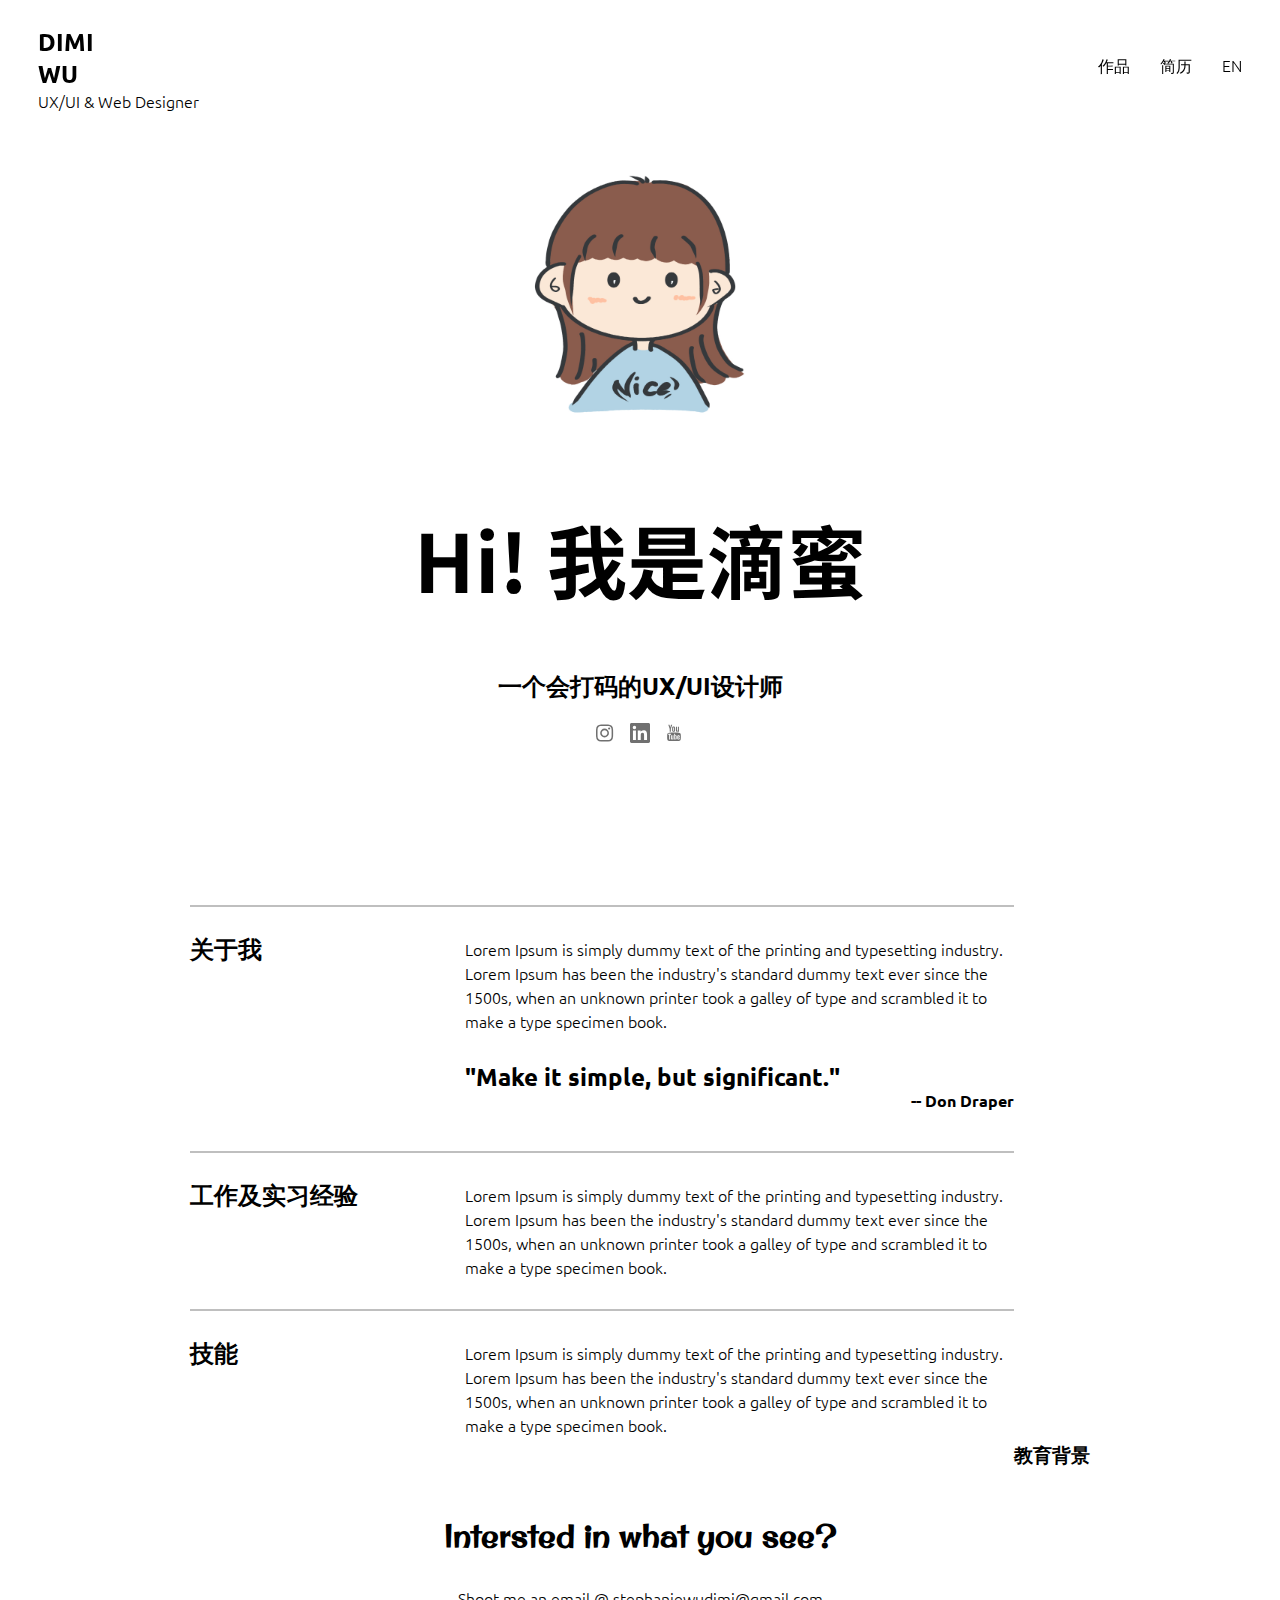
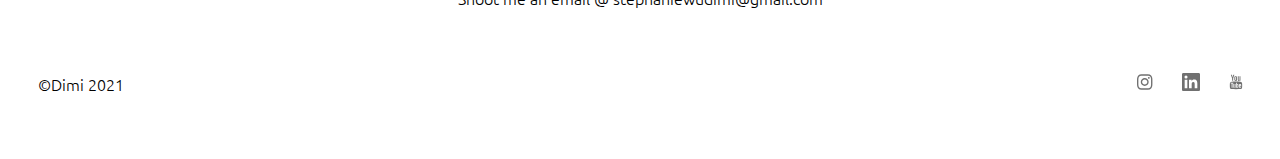
==== chineseversion/index.html @ 92696840 "1" ====
<!DOCTYPE html>
<html>
<head>
	<title>滴蜜的作品合集</title>
	<meta name="viewport" content="width=device-width; initial-scale=1.0;">
	<link rel="stylesheet" type="text/css" href="../css/style.css">
	<link rel="stylesheet" type="text/css" href="../css/landingpage.css">
	<link rel="stylesheet" type="text/css" href="../css/chineseversion.css">
	<link rel="stylesheet" type="text/css" href="../css/fonts.css">


	<!-- Google Font -->
	<link rel="preconnect" href="https://fonts.gstatic.com">
	<link rel="preconnect" href="https://fonts.gstatic.com">
	<link href="https://fonts.googleapis.com/css2?family=Original+Surfer&family=Ubuntu:wght@300;400;500;700&display=swap" rel="stylesheet">

	<!-- Google Fonts- Chinese -->
	<link rel="preconnect" href="https://fonts.gstatic.com">
<link href="https://fonts.googleapis.com/css2?family=Noto+Sans+SC:wght@100;300;400;500;700;900&family=ZCOOL+XiaoWei&display=swap" rel="stylesheet">

	<!-- Fav -->
	<link rel="icon"  type="image/png"  href="../images/dimi.jpg">

</head>
<body>
	<div class="nav">
		<div class="name logo">
			<a href="index.html">
				<h2>DIMI<br> WU</h2>
			</a>
		</div>
		<div  class="navigation">
			<div class="projects">
				<a href="projects.html">作品</a>
			</div>

			<div class="projects">
				<a href="../resume.pdf" download="resume">简历</a>
			</div>

			<div class="language">
				<a href="../index.html">EN</a>
			</div>
			
		</div>
			
	</div>

	<div class="container">


		<!-- Cover -->
		<div class="cover">
			<div class="position">
				UX/UI & Web Designer
			</div>

			<div class="photo">
				<img class="photoimage" src="../images/dimi.jpg">
			</div>
			<div class="hi">
				<h1  class="" style="margin-top: 0">
					Hi! 我是滴蜜
				</h1>
				<h2>一个会打码的UX/UI设计师</h2>
			</div>
			<div class="socialmediaicon1">
				<img class="icon" style="width: 20px;fill:red;" src="../images/instagram.svg">
				<img class="icon" style="width: 20px;"src="../images/linkedin.svg">
				<img class="icon" style="width: 20px;" src="../images/youtube.svg">
				
			</div>
			
		</div>

		
		<!-- Introduction -->
		
		<div class="intro">
			<!-- line -->
			<div class="line1">				
			</div>

			<div class="h1">
				<h2>关于我</h2>
			</div>
			<div class="content1">
				Lorem Ipsum is simply dummy text of the printing and typesetting industry. Lorem Ipsum has been the industry's standard dummy text ever since the 1500s, when an unknown printer took a galley of type and scrambled it to make a type specimen book.
				<div class="quote">
				<div class="quotecontent">
					"Make it simple, but significant." 
					
				</div>
				<div class="author">
					-- Don Draper
				</div>
				</div>	
			</div>



			<!-- line -->
			<div class="line2">	
			</div>
			<div class="h2">
				<h2>工作及实习经验</h2>
			</div>
			<div class="sub2">
				<h3>教育背景</h3>
			</div>
			<div class="content2">
				Lorem Ipsum is simply dummy text of the printing and typesetting industry. Lorem Ipsum has been the industry's standard dummy text ever since the 1500s, when an unknown printer took a galley of type and scrambled it to make a type specimen book.
			</div>	




			<!-- line -->
			<div class="line3">	
			</div>
			<div class="h3">
				<h2>技能</h2>	
			</div>
			<div class="content3">
				Lorem Ipsum is simply dummy text of the printing and typesetting industry. Lorem Ipsum has been the industry's standard dummy text ever since the 1500s, when an unknown printer took a galley of type and scrambled it to make a type specimen book.
			</div>	


		</div>


		<h3 class="interested">
			Intersted in what you see?
		</h3>
		<div class="email">
			Shoot me an email @ stephaniewudimi@gmail.com
		</div>
		
	</div>


	<div class="footer">
		<div class="copyright">
			&#169;Dimi 2021
		</div>

		<div class="socialmediaicon2">
				<img class="icon" src="../images/instagram.svg">
				<img class="icon" src="../images/linkedin.svg">
				<img class="icon" src="../images/youtube.svg">
				
		</div>
	</div>

</body>
</html>
---- css/style.css ----
html,body{
	margin:0;
	font-size: 16px;
	font-family: 'Ubuntu', sans-serif;
	font-weight:300;
	/*max-width: 1000px;*/
}



.nav{
	position: fixed;
	z-index: 999 ;
	top:0;
	left:0;
	width: 100%;
	background-color:white;
	text-decoration:none;
	padding-top: 2vw;
	height: 60px;



}
.name{
	float: left;
	padding-left: 3vw;
	padding-bottom: 0vw;
}
.name a{
	text-decoration:none;
	color: black;

}

.navigation{
	float: right;
	position: absolute;
	bottom: 8px;
	right: 3vw;
	/*padding-right:3vw;*/
	/*bottom: 0;*/
	
}

.navigation a{
    text-decoration: none;
    color: black;
}

.navigation a:hover{
	color: orange
}


.projects{
	display: inline; padding-left: 2vw;
}

.language{
	display: inline; padding-left: 2vw;
}

h1{
	font-size: 5rem;
	font-family: 'Original Surfer', cursive;

}

h2{
	margin-top: 0;
	font-family: 'Ubuntu', sans-serif;

}

h3{
	/*color: grey;*/
	margin-top: 6px;
	font-family: 'Ubuntu', sans-serif;
}











/*footer*/

.footer{
	margin-top: 5vw;
	display: inline-block;
	margin-bottom: 5vw;
}
.copyright{
	text-align: left;
	margin-left: 3vw;
	display: inline-block;
}

.socialmediaicon2{

	display: inline-block;
	position: absolute;
    right: 30px;    
	
}



.socialmediaicon2 .icon{
	width: 18px;
    height: 18px;
    padding-left: 1vw;
}







@media (max-width: 481px){
	body{
		line-height: 150%;
	}
	h1{
		font-size: 2.5rem;
	}

	h2{
		font-size: 1.3rem;
	}




}
---- css/landingpage.css ----
.container{
	margin-top:90px;
			/*display: grid;
			grid-template-columns: 1fr;
			grid-template-areas: 
			"cover"
			"intro";
*/
		}
/*element*/
.line1{
	grid-area: line1;
	border: 0.1px solid rgba(0,0,0,0.25);
	margin-top: 30px;
	margin-bottom: 30px;
}
.line2{
	grid-area: line2;
	border: 0.1px solid rgba(0,0,0,0.25);
	margin-top: 30px;
	margin-bottom: 30px;
}
.line3{
	grid-area: line3;
	border: 0.1px solid rgba(0,0,0,0.25);
	margin-top: 30px;
	margin-bottom: 30px;
}

.line-d{
	grid-area: line-d;
	border: 0.01px solid rgba(0,0,0,0.25);
	margin-top: 20px;
	margin-bottom: 0px;
}


/*Cover*/
.cover{
	/*height: 100vh;*/
	
	grid-area: cover;
	/*grid-template-columns: 1fr 1fr 1fr 1fr;
			grid-template-areas: 
			"logo . . ."
			"photoimage photoimage photoimage photoimage"
			". hi hi ."
			". socialmedia socialmedia .";*/


		}
.logo{
	grid-area: logo;
	

}
.name{
	grid-area: name;
}
.position{
	grid-area: position;
	margin-top: 3vw;
	margin-left: 3vw;
}
.photo{
	
	grid-area:photo;
	text-align: center;
	
}
.photoimage{
	width:30vw;
	min-width:300px; 
	margin-top:0vw;
	grid-area:photoimage;
	text-align: center;
	border: 3px red;
	border-radius: 90%; 
}
.hi{
	grid-area:hi;
	text-align: center;
}

.animationtyping{
	display: flex;
    align-items: center;
    justify-content: center;
}

.typing{

	width: 20.5ch;
 	animation: typing 2s steps(24), blink .5s step-end infinite alternate;
	white-space: nowrap;
 	overflow: hidden;
  	border-right: 3px solid;
 	/*font-family: monospace;*/
 	font-size: 2em;
}

@keyframes typing {
  from {
    width: 0
  }
}
    
@keyframes blink {
  50% {
    border-color: transparent
  }
}







.socialmediaicon1{
	grid-area:socialmediaicon;
	text-align: center;
	margin-bottom: 10vw;
}
.socialmediaicon1 svg:hover{
	fill: orange;
}
.icon{
	margin-left: 5px;
	margin-right: 5px;
	width: 20px;
	height: 20px;
}

a {
    text-decoration: none;
}









/*Introduction*/
.intro{
	margin: 0 auto;
	padding-left: 20px;
	padding-right: 20px;
	max-width: 900px;
	line-height: 150%;
	display: grid;
	grid-area:intro;
	grid-template-columns: repeat(3, 1fr);
	grid-template-areas: 
	 	"line1   line1   line1"
        "h1    content1    content1"
        "line2   line2   line2"
        "h2   content2   content2"
        "line3   line3   line3"
        "h3    content3    content3";
}

.h1{
	grid-area:h1;
	align-self:left;
	width: 30%
	float:left;
}
.content1{
	grid-area:content1;
	align-self:left;
	width: 70%
	float:left;
}


.quote{
	margin-top:2rem;
	margin-bottom: 2rem;
	font-weight: 700;
}

.quotecontent{
	font-weight: 700;
	font-size: 1.5rem;
}

.author{
	float:right;
	font-weight: 700;

}







.h2{
	grid-area:h2;
	align-self:left;
}
.sub2{
	grid-area:sub2;
	align-self:left;
}
.content2{
	grid-area:content2;
	align-self:left;
}



/*Education Experiences*/

.education1{
	display: grid;
			grid-template-columns: 2fr;
			grid-template-areas: 
			"school date"
			"degree degree"
			"gpa gpa";
}

.school{
	font-weight: bold;
	grid-area:school;

}

.degree{
	grid-area:degree;

}

.gpa{
	grid-area:gpa;
	font-weight: 400;

}

.date{
	grid-area:date;

}

.education2{
	padding-top: 20px;
	display: grid;
			grid-template-columns: 2fr;
			grid-template-areas: 
			"school date"
			"degree degree"
			"gpa gpa"
			"awards awards";
}

.awards{
	grid-area:awards;
	font-style: italic;
}


.education3{
	padding-top: 20px;
	display: grid;
			grid-template-columns: 2fr;
			grid-template-areas: 
			"school date"
			"degree degree"
			"awards awards";
}


.freelancer{
	/*padding-top: 20px;*/
	display: grid;
	grid-template-columns: 2fr;
	grid-template-areas: 
			"program date-d"
			"location location"
			"position-d position-d"
			"detail-list detail-list";
}

.program{
	font-weight: bold;
	grid-area:program;

}

.position-d{
	grid-area:position-d;
	text-decoration: underline;

}
.date-d{
	grid-area:date-d;

}

.location{
	grid-area:location;
	font-style: italic;
	font-weight: 500;

}

.detail-list{
	grid-area: detail-list;
}



.detail-list ul{
	margin-top: 0px;
    margin-bottom: 0px;
	list-style-type: square;
	padding-left: 20px;

}


.intern{
	/*padding-top: 20px;*/
	display: grid;
	grid-template-columns: 2fr;
	grid-template-areas: 
			"program date-d"
			"location location"
			"position-d position-d"
			"detail-list detail-list";
}


.computerskills{
	display: grid;
	grid-template-columns: 180px 180px 180px;
	grid-template-areas: 
			"figma sketch xd"
			"ai ps indesign"
			"ae principle .";
}

ul{
	list-style-type: square;
}

.figma{
	grid-area: figma;
}

.sketchj{
	grid-area: sketch;
}
.xd{
	grid-area: xd;
}
.ai{
	grid-area: ai;
}
.ps{
	grid-area: ps;
}
.indesign{
	grid-area: indesign;
}
.ae{
	grid-area: ae;
}
.principle{
	grid-area: principle;
}



.h3{
	grid-area:h3;
	align-self:left;
}
.content3{
	grid-area:content3;
	align-self:left;
}


.interested{
	text-align: center;
	margin-top: 30px;
	font-size: 2rem;
	color: black; 
	font-family: 'Original Surfer', cursive;

}
.email{
	text-align: center;
}





@media (max-width: 481px){

h1{

	}

.intro{

	margin:0 auto;
	padding-left: 20px;
	padding-right: 20px;
	max-width: 900px;
	display: grid;
	grid-template-columns:1fr;
	grid-template-areas: 
	 	"line1"
        "h1"
        "content1"
        "line2"
        "h2"
        "sub2"
        "content2"
        "line3"
        "h3"
        "content3";
}








}
---- css/chineseversion.css ----
html{
	/*font-family:'fengguangmingrui';*/
	font-family: 'Noto Sans SC', sans-serif;
	/*font-family: 'ZCOOL XiaoWei', serif;*/
}

h1{
	/*font-family:'fengguangmingrui';*/
	font-family: 'Noto Sans SC', sans-serif;
	/*font-family: 'ZCOOL XiaoWei', serif;*/
	font-weight: 700;
}
---- css/fonts.css ----
@font-face {
  font-family:'fengguangmingrui';
  src: url('../fonts/fengguangmingrui/webfont.woff'); 
  src: url('../fonts/fengguangmingrui.ttf'); 
  }
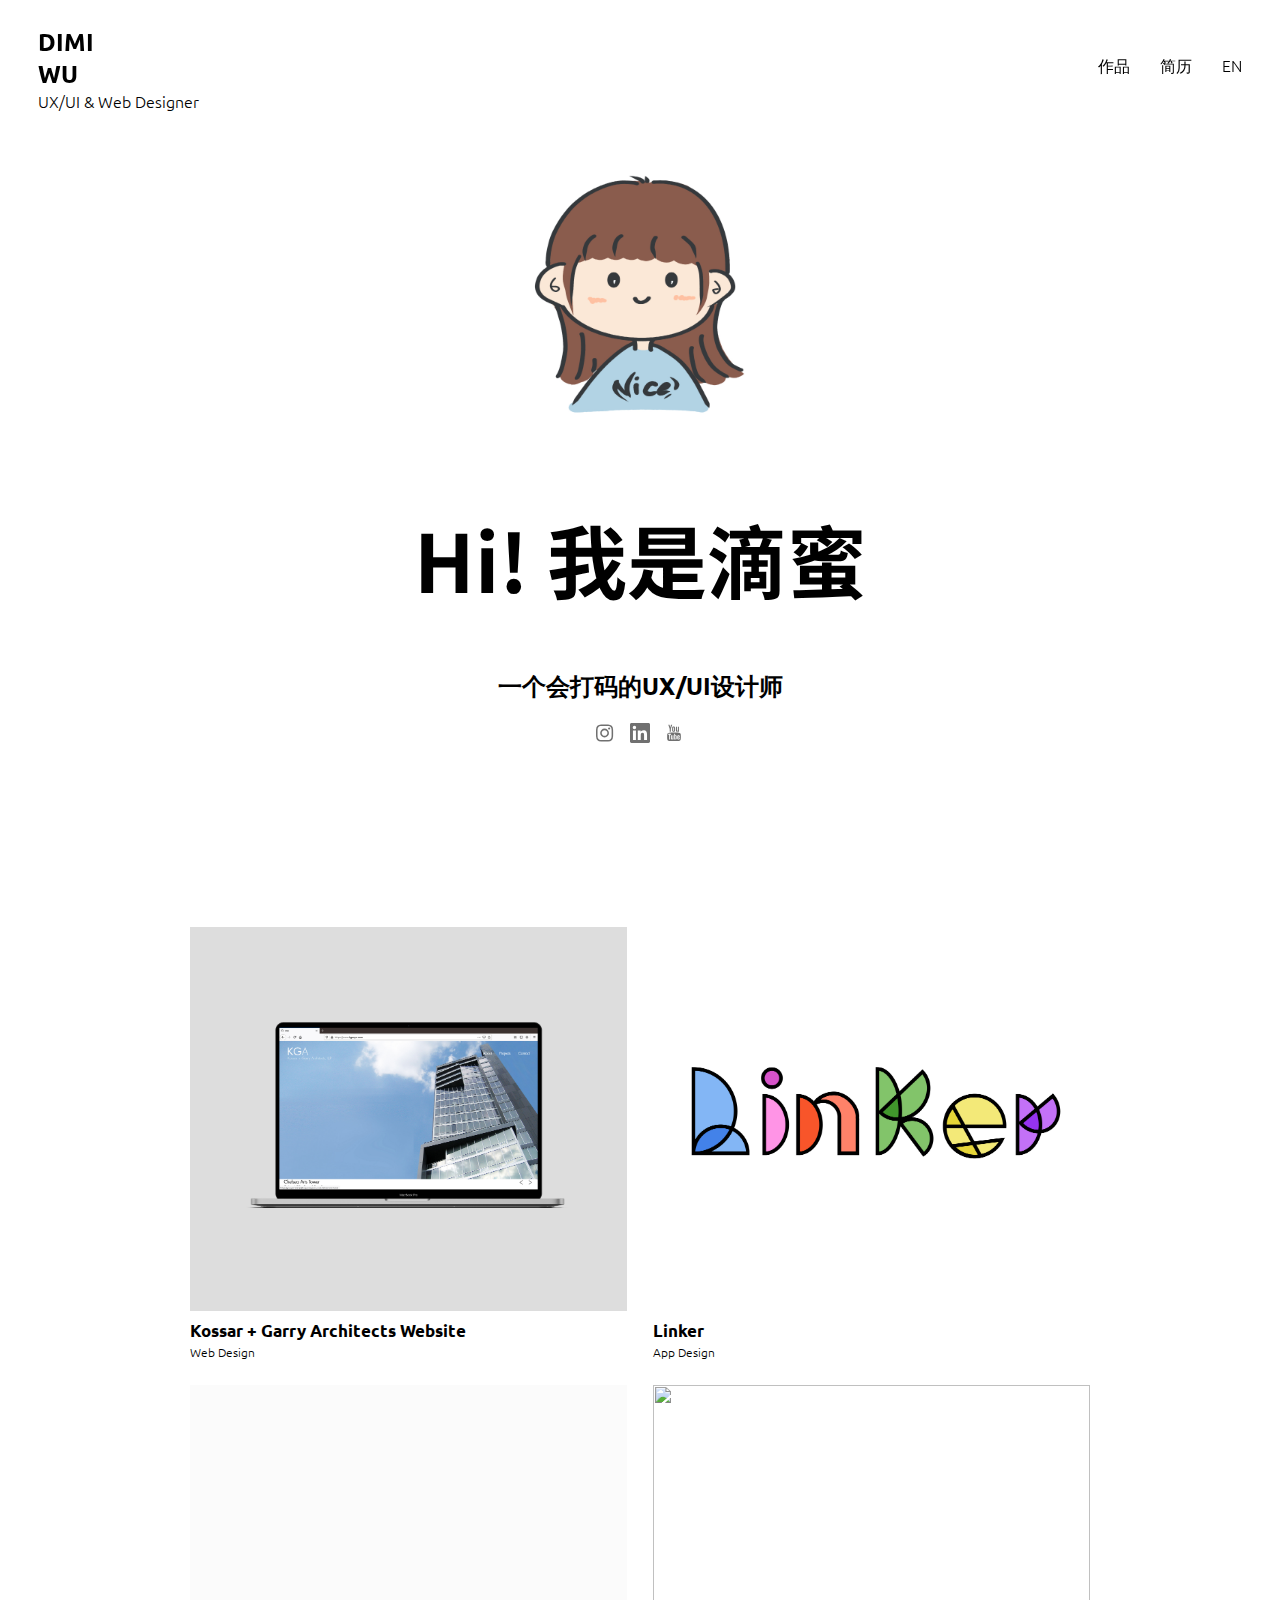
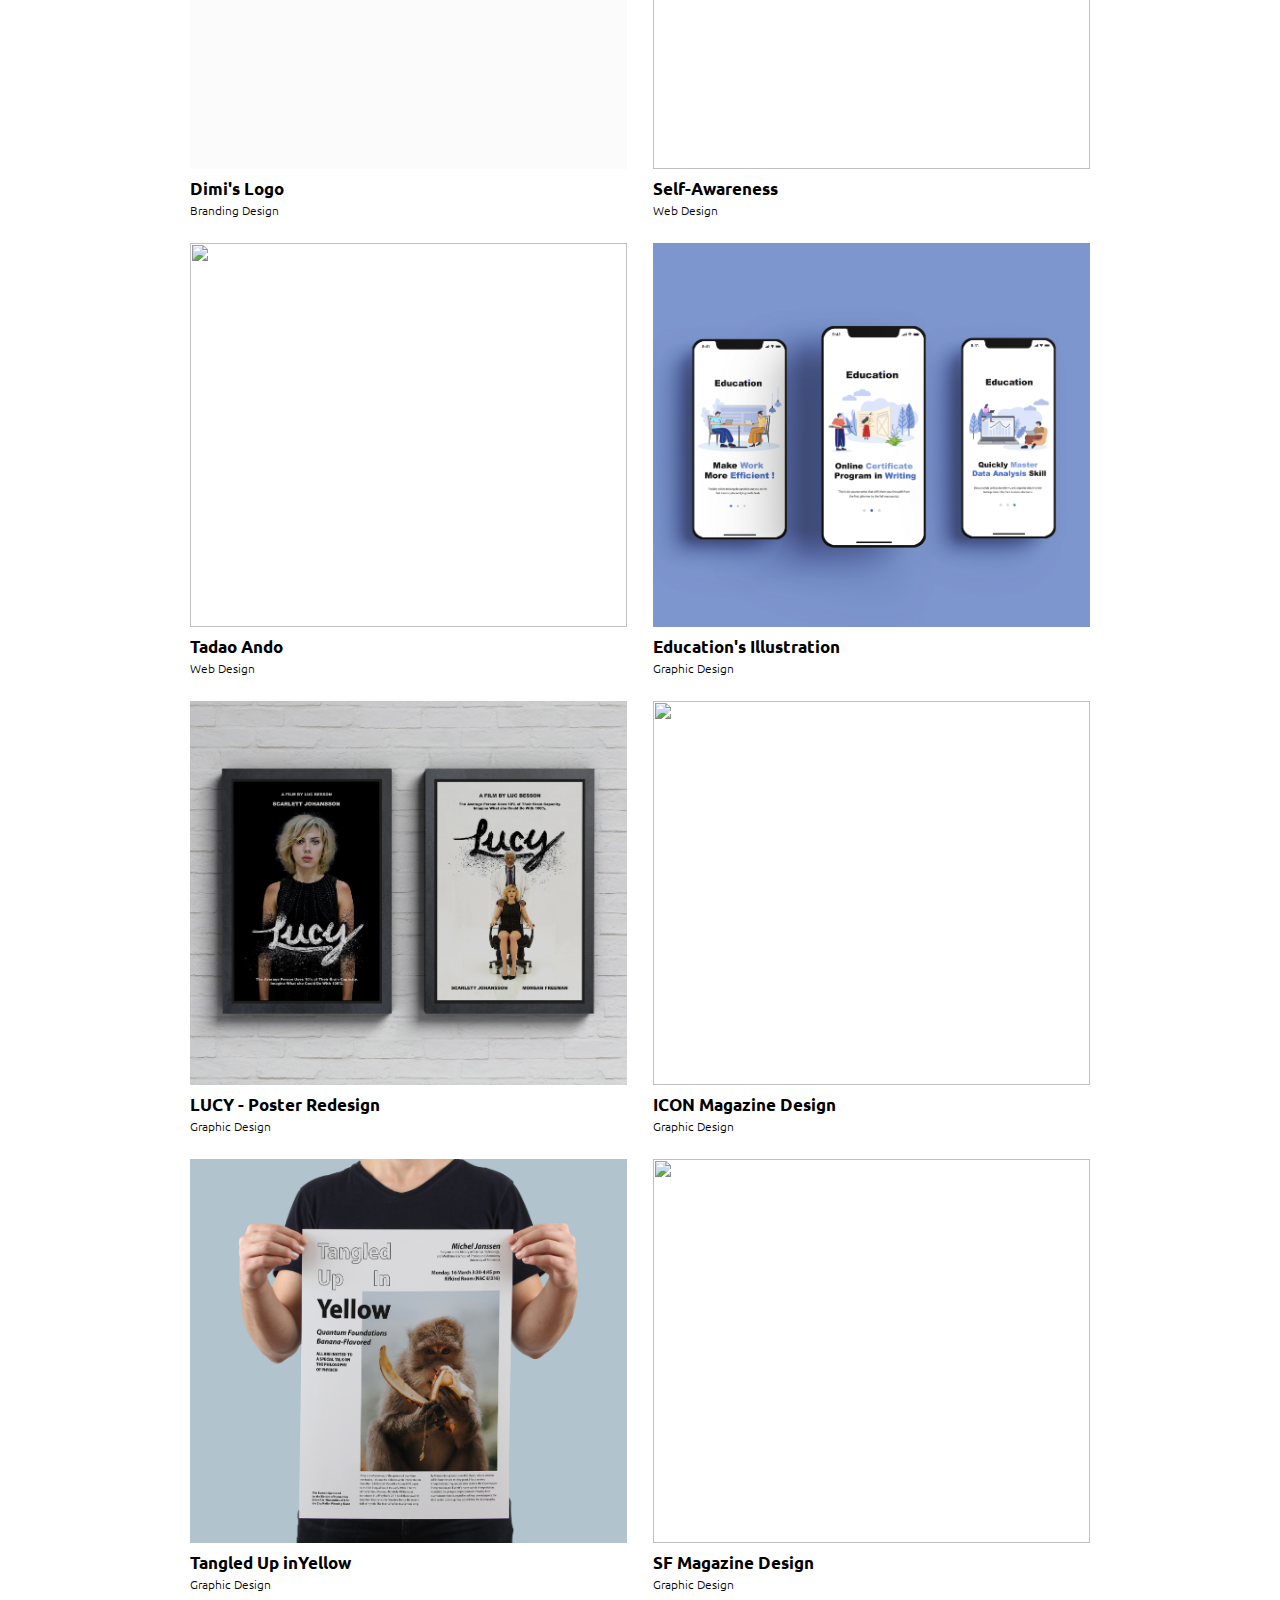
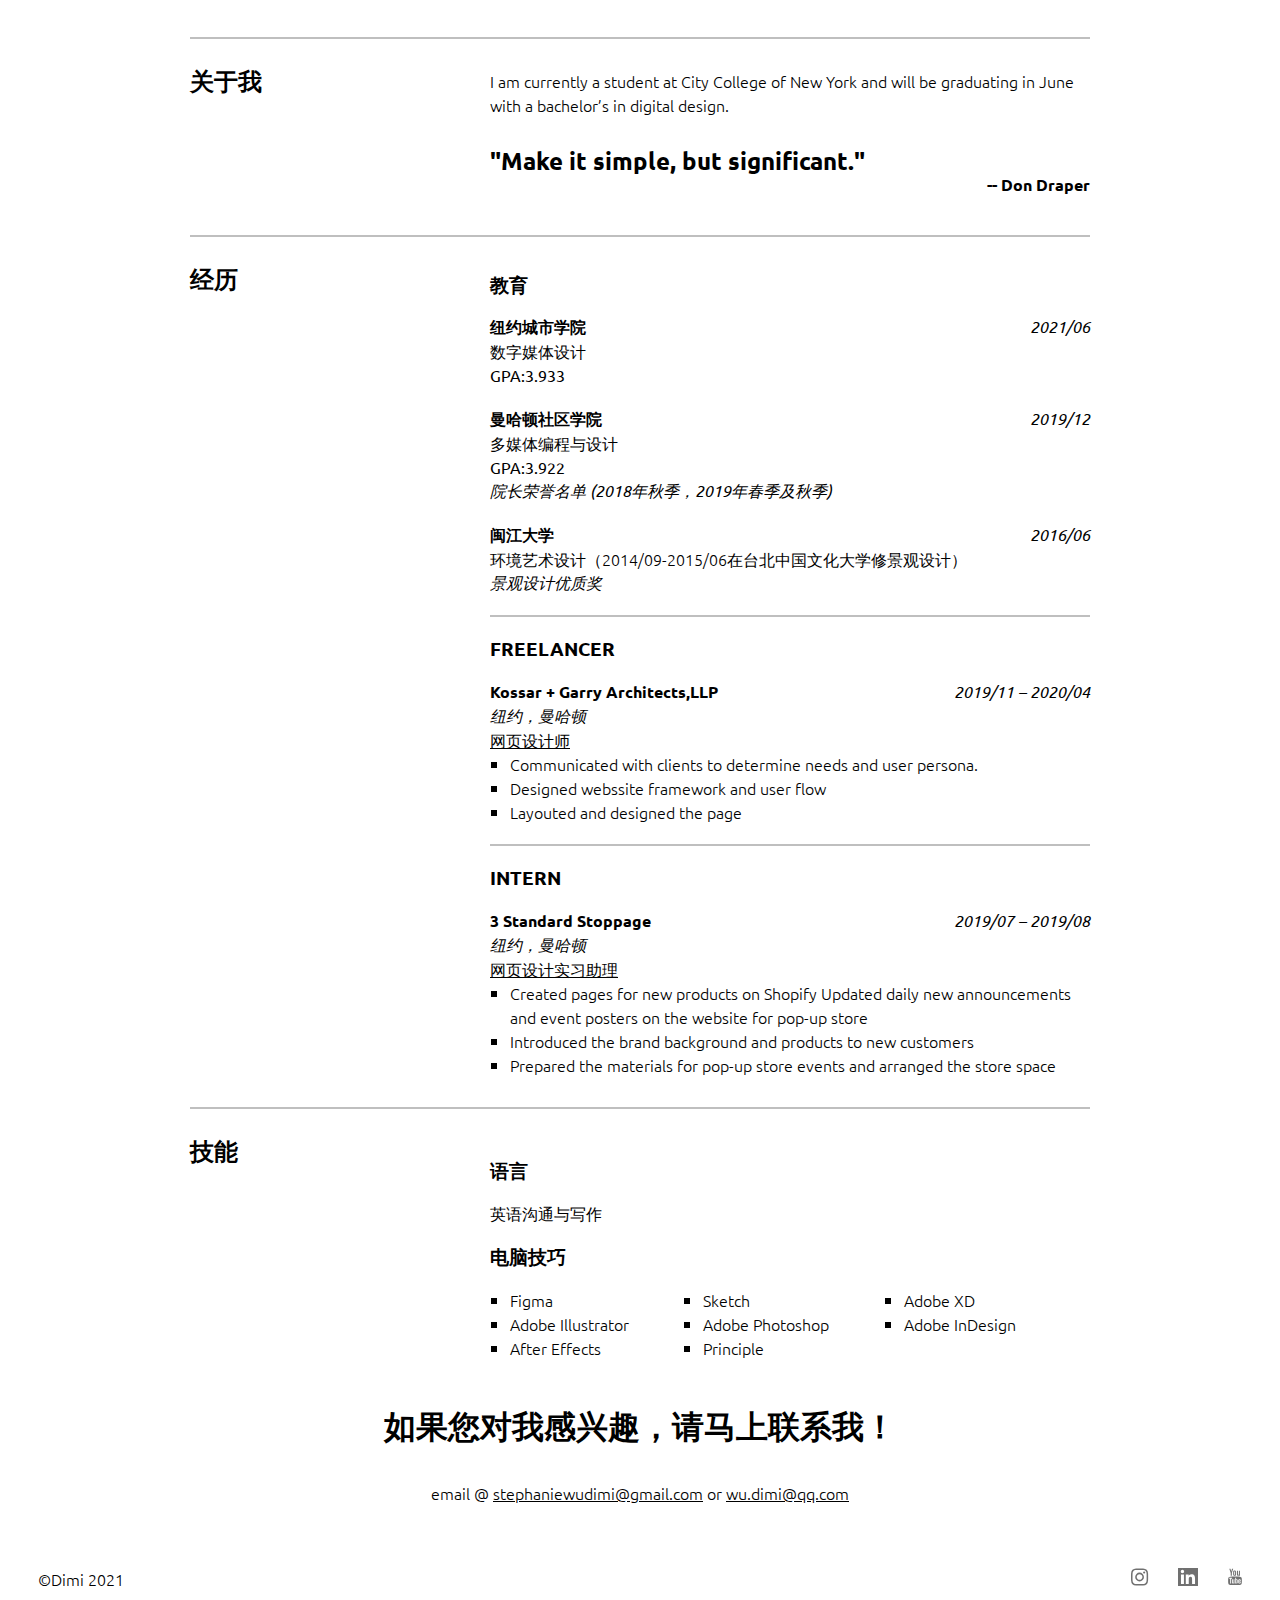
==== commit b72bcad6: "present" ====
--- a/chineseversion/index.html
+++ b/chineseversion/index.html
@@ -1,12 +1,15 @@
 <!DOCTYPE html>
 <html>
 <head>
-	<title>滴蜜的作品合集</title>
+	<title>滴蜜的作品集</title>
 	<meta name="viewport" content="width=device-width; initial-scale=1.0;">
+
 	<link rel="stylesheet" type="text/css" href="../css/style.css">
 	<link rel="stylesheet" type="text/css" href="../css/landingpage.css">
 	<link rel="stylesheet" type="text/css" href="../css/chineseversion.css">
 	<link rel="stylesheet" type="text/css" href="../css/fonts.css">
+	<link rel="stylesheet" type="text/css" href="../css/projects.css">
+	<link rel="stylesheet" type="text/css" href="../css/button.css">
 
 
 	<!-- Google Font -->
@@ -74,6 +77,132 @@
 		</div>
 
 		
+		
+		<!-- Projects -->
+
+
+
+		<div class="projects-list" id="project-list">
+
+			<!-- <div class="project" id="project1">
+			<img src="images/ando.jpg">
+			<h4>YoJiang</h4>
+			<p>App Design</p>
+			
+			</div> -->
+
+			<div class="project" id="project1">
+				<a href="kgawebdesign.html">
+				<img src="../images/kganyc/cover.jpg">
+				<h4>Kossar + Garry Architects Website</h4>
+				</a>
+				<p>Web Design</p>
+
+			</div>
+
+			<div class="project" id="project2">
+				<a href="linker.html">
+				<img src="../images/linker/logo.jpg">
+				<h4>Linker</h4>
+				</a>
+				<p>App Design</p>
+				
+			</div>
+
+			<!-- <div class="project" id="project4">
+				<img src="images/ando.jpg">
+				<h4>The Dream Review</h4>
+				<p>Web Design</p>
+							
+			</div> -->
+
+
+
+			<!-- Delete Later -->
+			<div class="project" id="project3">
+				<a href="bee.html">
+				<img src="../images/beeanimation/logo.gif">
+				<h4>Dimi's Logo</h4>
+				</a>
+				<p>Branding Design</p>
+				
+			</div>
+
+
+			<div class="project" id="project4">
+				<a href="self.html">
+				<img src="../images/self/self.gif">
+				<h4>Self-Awareness</h4>
+				</a>
+				<p>Web Design</p>
+				
+			</div>
+
+
+
+
+
+
+
+
+
+
+			<div class="project" id="project5">
+				<a href="tadaoando.html">
+				<img src="../images/tadaoando/tadaoando.gif">
+				<h4>Tadao Ando</h4>
+				</a>
+				<p>Web Design</p>
+				
+			</div>
+
+			<div class="project" id="project6">
+				<a href="education.html">
+				<img src="../images/education/education1.jpg">
+				<h4>Education's Illustration</h4>
+				</a>
+				<p>Graphic Design</p>
+				
+			</div>
+
+			<div class="project" id="project7">
+				<img src="../images/graphic/lucy4.jpg">
+				<h4>LUCY - Poster Redesign</h4>
+				<p>Graphic Design</p>
+				
+			</div>
+
+			<div class="project" id="project8">
+				<img src="../images/graphic/icon.jpg">
+				<h4>ICON Magazine Design</h4>
+				<p>Graphic Design</p>
+				
+			</div>
+
+			<div class="project" id="project9">
+				<img src="../images/graphic/tangled2.jpg">
+				<h4>Tangled Up inYellow</h4>
+				<p>Graphic Design</p>
+				
+			</div>
+
+			<div class="project" id="project10">
+				<img src="../images/graphic/sf.jpg">
+				<h4>SF Magazine Design</h4>
+				<p>Graphic Design</p>
+				
+			</div>
+			
+		</div>
+
+
+
+
+
+
+
+
+		
 		<!-- Introduction -->
 		
 		<div class="intro">
@@ -85,7 +214,7 @@
 				<h2>关于我</h2>
 			</div>
 			<div class="content1">
-				Lorem Ipsum is simply dummy text of the printing and typesetting industry. Lorem Ipsum has been the industry's standard dummy text ever since the 1500s, when an unknown printer took a galley of type and scrambled it to make a type specimen book.
+				I am currently a student at City College of New York and will be graduating in June with a bachelor’s in digital design.
 				<div class="quote">
 				<div class="quotecontent">
 					"Make it simple, but significant." 
@@ -99,18 +228,156 @@
 
 
 
+
 			<!-- line -->
 			<div class="line2">	
 			</div>
 			<div class="h2">
-				<h2>工作及实习经验</h2>
-			</div>
-			<div class="sub2">
-				<h3>教育背景</h3>
+				<h2>经历</h2>
 			</div>
 			<div class="content2">
-				Lorem Ipsum is simply dummy text of the printing and typesetting industry. Lorem Ipsum has been the industry's standard dummy text ever since the 1500s, when an unknown printer took a galley of type and scrambled it to make a type specimen book.
-			</div>	
+				<div class="sub2">
+					<h3>教育</h3>
+					<div class="education1">
+						<div class="school">
+							纽约城市学院
+								
+						</div>
+						<div class="date">
+							2021/06
+						</div>
+						<div class="degree">
+							数字媒体设计	
+						</div>
+						<div class="gpa">
+							GPA:3.933
+						</div>
+						
+					</div>
+
+
+
+					<div class="education2">
+						<div class="school">
+						曼哈顿社区学院
+						</div>
+						<div class="date">
+							2019/12
+						</div>
+						<div class="degree">
+							多媒体编程与设计	
+						</div>
+						<div class="gpa">
+							GPA:3.922
+						</div>
+						<div class="awards">
+							院长荣誉名单 (2018年秋季，2019年春季及秋季)
+							
+						</div>
+						
+					</div>
+
+
+
+					<div class="education3">
+						<div class="school">
+						闽江大学
+						</div>
+						<div class="date">
+						2016/06
+						</div>
+						<div class="degree">
+							环境艺术设计（2014/09-2015/06在台北中国文化大学修景观设计）
+						</div>
+						<div class="awards">
+							景观设计优质奖	
+						</div>
+						
+					</div>
+						
+					</div>
+
+
+					<div class="line-d">	
+					</div>
+
+					<h3 style="margin-top: 20px;">FREELANCER</h3>
+
+					<div class="freelancer">
+						<div class="program">
+						Kossar + Garry Architects,LLP
+						</div>
+						<div class="date-d">
+						2019/11 – 2020/04
+						</div>
+						<div class="position-d">
+						网页设计师
+						</div>
+						<div class="location">
+						纽约，曼哈顿
+						</div>
+						<div class="detail-list">
+							<ul>
+								<li>
+									Communicated with clients to determine needs and user persona.
+									
+								</li>
+								<li>
+									Designed webssite framework and user flow
+									
+								</li>
+								<li>
+									
+									Layouted and designed the page
+									
+								</li>
+							</ul>					
+						</div>	
+					</div>
+
+
+					
+					<div class="line-d">	
+					</div>	
+
+					<h3 style="margin-top: 20px;">INTERN</h3>
+
+
+					<div class="intern">
+						<div class="program">
+						3 Standard Stoppage
+						</div>
+						<div class="date-d">
+						2019/07 – 2019/08
+						</div>
+						<div class="position-d">
+						网页设计实习助理
+						</div>
+						<div class="location">
+						纽约，曼哈顿
+						</div>
+						<div class="detail-list">
+							<ul>
+								<li>
+									Created pages for new products on Shopify Updated daily new announcements and event posters on the website for pop-up store
+								</li>
+								<li>
+									Introduced the brand background and products to new customers
+									
+								</li>
+								<li>
+									
+									Prepared the materials for pop-up store events and arranged the store space
+									
+								</li>
+							</ul>					
+						</div>	
+					</div>
+
+			
+				
+			</div>
+
 
 
 
@@ -122,21 +389,63 @@
 				<h2>技能</h2>	
 			</div>
 			<div class="content3">
-				Lorem Ipsum is simply dummy text of the printing and typesetting industry. Lorem Ipsum has been the industry's standard dummy text ever since the 1500s, when an unknown printer took a galley of type and scrambled it to make a type specimen book.
+				<h3 style="margin-top: 20px;">
+					语言
+				</h3>
+				<div>
+					英语沟通与写作
+				</div>
+				<h3 style="margin-top: 20px;">
+					电脑技巧
+				</h3>
+				<div>
+					<ul class="computerskills" style="padding-left: 20px">
+						<li class="figma">Figma</li>
+						<li class="sketch">Sketch</li>
+						<li class="xd">Adobe XD</li>
+						<li class="ai">Adobe Illustrator</li>
+						<li class="ps">Adobe Photoshop</li>
+						<li class="indesign">Adobe InDesign</li>
+						<li class="ae">After Effects</li>
+						<li class="principle">Principle</li>
+					</ul>
+				</div>
 			</div>	
 
 
-		</div>
-
-
+	</div>
+
+
+
+
+	<div>
 		<h3 class="interested">
-			Intersted in what you see?
+			如果您对我感兴趣，请马上联系我！
 		</h3>
 		<div class="email">
-			Shoot me an email @ stephaniewudimi@gmail.com
+			email @ <span style="text-decoration: underline;color: black"><a style="color: black;" href = "mailto: stephaniewudimi@gmail.com">stephaniewudimi@gmail.com</a></span> or <span style="text-decoration: underline;color: black"><a style="color: black;" href = "mailto: wu.dimi@qq.com">wu.dimi@qq.com</a></span>
 		</div>
 		
 	</div>
+
+
+
+
+
+<!-- Back to Top Button -->
+
+<button onclick="topFunction()" id="myBtn" title="Go to top">
+	<svg t="1620575710910" class="icon" viewBox="0 0 1024 1024" version="1.1" xmlns="http://www.w3.org/2000/svg" p-id="2237" width="200" height="200"><path d="M511.58528 470.08768v0.04608zM909.69088 609.0752c0-105.49248-41.16992-204.57472-113.34144-278.59456-8.61184-8.81152-24.4224-14.14656-33.2288-5.53984-8.81664 8.6016-7.42912 21.61152 1.17248 30.42304 64.11264 65.75616 104.82176 149.05856 104.82176 251.78112s-40.16128 185.93792-104.82176 251.78112c-8.64768 8.81152-9.40032 22.53312-0.62464 31.1808 8.76544 8.64256 23.03488 7.3472 31.68256-1.41824 72.8064-74.11712 114.29888-173.60896 114.29888-279.60832h0.04096zM230.26176 324.85376C155.68896 399.21664 111.58528 501.6064 111.58528 609.03424c0 109.23008 44.14976 211.49696 120.89856 286.15168a22.28736 22.28736 0 0 0 31.55968-0.46592 22.28736 22.28736 0 0 0-0.4608-31.55456c-68.18816-66.304-107.38688-157.07136-107.38688-254.1312 0-95.46752 37.93408-187.6224 104.15104-253.71648 8.73472-8.68352 8.68864-21.77536 0-30.50496-13.3376-13.3888-30.12608 0-30.12608 0l0.04096 0.04096zM512.42496 242.89792c-36.0192 0-65.2544 29.2352-65.2544 65.2544s29.2352 65.2544 65.2544 65.2544 65.2544-29.2352 65.2544-65.2544-29.2352-65.2544-65.2544-65.2544z m0 99.79392c-19.04128 0-34.5344-15.49312-34.5344-34.5344s15.49312-34.5344 34.5344-34.5344c19.0464 0 34.5344 15.49312 34.5344 34.5344s-15.488 34.5344-34.5344 34.5344zM497.68448 743.74144h26.86976c4.56704-43.93984 7.84384-88.08448 9.35936-118.30272 6.83008-135.46496-19.3792-138.96704-23.01952-138.76736-3.67104-0.2048-29.88544 3.1488-22.8096 138.69056 1.58208 30.22848 4.94592 74.40896 9.6 118.37952zM478.72 892.96896a17.06496 17.06496 0 1 1-34.12992 0v-119.41888a17.06496 17.06496 0 1 1 34.12992 0v119.41888zM528.02048 956.58496a17.06496 17.06496 0 1 1-34.12992 0v-183.03488a17.06496 17.06496 0 0 1 34.12992 0v183.03488zM581.94432 849.07008a17.06496 17.06496 0 1 1-34.12992 0v-75.52a17.06496 17.06496 0 1 1 34.12992 0v75.52zM511.54432 439.46496v0.26624-0.26624z" p-id="2238" fill="#515151"></path><path d="M670.848 417.10592c2.49344-3.15904 50.11456-198.07744-158.55104-392.20736v0.08192C303.78496 218.88 353.80224 414.65856 353.80224 414.65856c-163.9936 158.40768-45.952 329.04192-45.952 329.04192 28.83072-104.6272 95.46752-136.55552 95.46752-136.55552 12.42112 48.08704 60.09344 136.50432 60.09344 136.50432l30.12608 0.0512c-11.12064-45.99808-17.96096-159.88736-17.96096-159.88736-6.29248-105.53856 36.00384-113.72544 36.00384-113.72544l-0.00512-2.72384v2.67776s42.3424 8.31488 36.25984 113.80736c0 0-6.58944 113.8944-17.59232 159.8464l30.13632 0.04096s44.94336-88.58624 57.1904-136.64256c0 0 73.14944 32.2304 102.02112 131.13856 0.01024 0.01024 112.7936-170.47552-48.7424-321.1264z m44.3392 211.76832c-0.3584 2.74432-0.76288 5.44768-1.20832 8.10496-36.59264-47.75936-77.37344-66.25792-79.88224-67.36384l-44.26752-19.50208-0.65536 2.5856c-3.80416-104.20224-57.9328-120.53504-69.69856-122.84416l-15.67744 0.02048c-12.1344 2.34496-69.248 19.46112-69.79584 132.29568l-3.48672-13.48608-44.9024 21.51424c-2.31424 1.11104-40.15616 19.79392-74.66496 69.65248-9.14432-53.08928-1.39776-125.50656 71.30624-195.7376l17.12128-16.5376-5.89312-23.06048c-1.5616-6.49216-35.85536-158.58688 118.85056-321.9712 140.93824 148.79744 125.85472 287.69792 120.87296 316.1344l-17.88416 22.65088 27.59168 25.728c56.77056 52.95104 81.08544 114.11968 72.27392 181.81632z" p-id="2239" fill="#515151"></path></svg>
+</button>
+
+
+
+
+
+
+
+
+<!-- Footer -->
 
 
 	<div class="footer">
@@ -145,12 +454,51 @@
 		</div>
 
 		<div class="socialmediaicon2">
-				<img class="icon" src="../images/instagram.svg">
-				<img class="icon" src="../images/linkedin.svg">
-				<img class="icon" src="../images/youtube.svg">
+				<a href="https://www.instagram.com/dimi_awesomedesign/">
+					<img class="icon" style="width: 20px;fill:red;" src="../images/instagram.svg">
+				</a>
+
+				<a href="https://www.linkedin.com/in/dimi-wu-95b553192/">
+					<img class="icon" style="width: 20px;"src="../images/linkedin.svg">
+				</a>
+
+				<a href="https://www.youtube.com/channel/UCr6LkMze9Wur4nxaD7sZfPg/featured">
+					<img class="icon" style="width: 20px;" src="../images/youtube.svg">
+				</a>
 				
 		</div>
 	</div>
 
 </body>
-</html>+</html>
+
+
+
+<script src="../javascript/button.js"></script>
+
+
+
+
+
+
+
+
+
+
+
+
+
+
+
+
+
+
+
+
+
+
+
+
+
+
+
--- a/css/style.css
+++ b/css/style.css
@@ -33,6 +33,12 @@
 
 }
 
+.name a:hover{
+	color:orange;
+}
+
+
+
 .navigation{
 	float: right;
 	position: absolute;
@@ -49,7 +55,7 @@
 }
 
 .navigation a:hover{
-	color: orange
+	color: orange;
 }
 
 
@@ -124,7 +130,8 @@
 
 
 
-@media (max-width: 481px){
+@media only screen and (min-device-width : 0px) and (max-device-width : 481px) {
+
 	body{
 		line-height: 150%;
 	}
@@ -141,8 +148,24 @@
 
 }
 
+@media only screen and (min-device-width : 482px) and (max-device-width : 961px) {
+
+	body{
+		line-height: 150%;
+	}
+	h1{
+		font-size: 2.5rem;
+	}
+
+	h2{
+		font-size: 1.3rem;
+	}
+
+
+}
 
 
 
 
 
+
--- a/css/landingpage.css
+++ b/css/landingpage.css
@@ -245,6 +245,7 @@
 
 .date{
 	grid-area:date;
+	font-style:italic; 
 
 }
 
@@ -261,7 +262,8 @@
 
 .awards{
 	grid-area:awards;
-	font-style: italic;
+	font-style:italic;
+	font-weight: 400;
 }
 
 
@@ -300,6 +302,7 @@
 }
 .date-d{
 	grid-area:date-d;
+	font-style:italic;
 
 }
 
@@ -339,7 +342,7 @@
 
 .computerskills{
 	display: grid;
-	grid-template-columns: 180px 180px 180px;
+	/*grid-template-columns: 180px 180px 180px;*/
 	grid-template-areas: 
 			"figma sketch xd"
 			"ai ps indesign"
@@ -404,13 +407,23 @@
 
 
 
-@media (max-width: 481px){
-
-h1{
-
+
+
+
+@media only screen and (min-device-width : 0px) and (max-device-width : 481px) {
+	.container{
+    margin-top: 67px;
 	}
 
-.intro{
+	.typing {
+    font-size: 1.5em;
+	}
+
+	h3{
+	font-size: 1rem;
+	}
+
+	.intro{
 
 	margin:0 auto;
 	padding-left: 20px;
@@ -435,35 +448,129 @@
 
 
 
-
-
-
-}
-
-
-
-
-
-
-
-
-
-
-
-
-
-
-
-
-
-
-
-
-
-
-
-
-
-
-
-
+/*Education Experiences*/
+
+.education1{
+	display: grid;
+			grid-template-columns: 1fr;
+			grid-template-areas: 
+			"school"
+			"date"
+			"degree"
+			"gpa";
+}
+
+
+.education2{
+	padding-top: 20px;
+	display: grid;
+			grid-template-columns: 1fr;
+			grid-template-areas: 
+			"school"
+			"date"
+			"degree"
+			"gpa"
+			"awards";
+}
+
+
+.education3{
+	padding-top: 20px;
+	display: grid;
+			grid-template-columns: 1fr;
+			grid-template-areas: 
+			"school"
+			"date"
+			"degree"
+			"awards";
+}
+
+
+.freelancer{
+	display: grid;
+	grid-template-columns: 1fr;
+	grid-template-areas: 
+			"program"
+			"date-d"
+			"location"
+			"position-d"
+			"detail-list";
+}
+
+
+.intern{
+	display: grid;
+	grid-template-columns: 1fr;
+	grid-template-areas: 
+			"program"
+			"date-d"
+			"location"
+			"position-d"
+			"detail-list";
+}
+
+
+.computerskills{
+	display: grid;
+	/*grid-template-columns: 180px 180px 180px;*/
+	grid-template-areas: 
+			"figma sketch"
+			" xd ai"
+			" ps indesign"
+			"ae principle";
+}
+
+
+
+
+
+
+
+
+
+
+
+
+
+
+}
+
+@media only screen and (min-device-width : 482px) and (max-device-width : 961px) {
+
+.intro{
+	margin: 0 auto;
+	padding-left: 30px;
+	padding-right: 30px;
+}
+
+
+
+}
+
+
+
+
+
+
+
+
+
+
+
+
+
+
+
+
+
+
+
+
+
+
+
+
+
+
+
+
--- a/css/projects.css
+++ b/css/projects.css
@@ -0,0 +1,246 @@
+.projects-list{
+	grid-area: container;
+	max-width: 900px;
+	margin: 0 auto;
+	padding-left: 20px;
+    padding-right: 20px;
+	margin-top: 20vh;
+	display: grid;
+	column-gap: 2vw;
+    row-gap:10px;
+	grid-template-columns: repeat(2, 1fr);
+	grid-template-areas: 
+	 	"project1   project2"
+	 	"project3   project4"
+        "project5   project6"
+        "project7   project8"
+        "project9   project10";
+}
+
+.project{
+	/*border: 1px;*/
+	width: 100%;
+	height: 35vw;
+/*	border-style: groove;*/
+
+}
+.project h4{
+	font-size: 17px;
+	margin-top: 5px;
+    margin-bottom: 0;
+}
+
+.project a {
+	text-decoration:none;
+	color: black;
+}
+
+.project p{
+	margin-top: 3px;
+    font-size: 12px
+}
+
+img{
+	height: 30vw;
+	width: 100%;
+	/*object-fit: fill;*/
+	object-fit: cover;
+}
+
+.project img:hover{
+	transform: scale(1.04);
+	box-shadow: #dfdfdf 0px 1px 5px;
+}
+
+#project1{
+	grid-area: project1;
+	
+}
+#project2{
+	grid-area: project2;
+}
+
+#project3{
+	grid-area: project3;
+}
+
+#project4{
+	grid-area: project4;
+}
+
+#project5{
+	grid-area: project5;
+}
+
+#project6{
+	grid-area: project6;
+}
+
+#project7{
+	grid-area: project7;
+}
+
+#project8{
+	grid-area: project8;
+}
+#project9{
+	grid-area: project9;
+}
+
+#project10{
+	grid-area: project10;
+}
+
+
+
+
+
+
+/*Mobile*/
+
+@media only screen and (min-device-width : 0px) and (max-device-width : 481px) {
+
+/*.container{*/
+
+.projects-list{		
+	grid-area: container;
+	margin: 0 auto;
+	margin-left: 10px;
+	margin-right: 10px;
+	margin-top: 10vh;
+	display: grid;
+    row-gap: 10px;
+	grid-template-columns:1fr;
+	grid-template-areas: 
+	 	"project1"   
+	 	"project2"
+	 	"project3"
+        "project4"
+        "project5"
+        "project6"
+        "project7"
+        "project8"
+        "project9"
+        "project10";
+}
+
+.project{
+	/*width: 90vw;*/
+	height: auto;
+
+}
+
+img{
+	height: auto;
+	width: 100%;
+	object-fit: fill;
+}
+
+#project1{
+	grid-area: project1;
+	margin-left: auto;
+    margin-right: auto;
+}
+#project2{
+	grid-area: project2;
+	margin-left: auto;
+    margin-right: auto;
+}
+
+#project3{
+	grid-area: project3;
+	margin-left: auto;
+    margin-right: auto;
+}
+
+#project4{
+	grid-area: project4;
+	margin-left: auto;
+    margin-right: auto;
+}
+
+#project5{
+	grid-area: project5;
+	margin-left: auto;
+    margin-right: auto;
+}
+
+
+#project6{
+	grid-area: project6;
+	margin-left: auto;
+    margin-right: auto;
+}
+
+#project7{
+	grid-area: project7;
+	margin-left: auto;
+    margin-right: auto;
+}
+
+#project8{
+	grid-area: project8;
+	margin-left: auto;
+    margin-right: auto;
+}
+
+#project9{
+	grid-area: project9;
+	margin-left: auto;
+    margin-right: auto;
+}
+
+#project10{
+	grid-area: project10;
+	margin-left: auto;
+    margin-right: auto;
+}
+
+
+
+
+
+
+}
+
+
+
+
+
+
+
+/*Tablet*/
+
+@media only screen and (min-device-width : 482px) and (max-device-width : 961px) {
+
+.projects-list{
+	grid-area: container;
+	max-width: 800px;
+	margin: 0 auto;
+	padding-left:30px;
+    padding-right:30px;
+	margin-top: 10vh;
+	display: grid;
+	column-gap: 2vw;
+    row-gap:10px;
+	grid-template-columns: repeat(2, 1fr);
+	grid-template-areas: 
+	 	"project1   project2"
+	 	"project3   project4"
+        "project5   project6"
+        "project7   project8"
+        "project9   project10";
+}
+	
+.project {
+    height: 40vw;
+   
+
+}
+
+
+
+
+
+
+
--- a/css/button.css
+++ b/css/button.css
@@ -0,0 +1,20 @@
+#myBtn {
+  display: none;
+  position: fixed;
+  width: 50px;
+  height: 50px;
+  bottom: 100px;
+  right: 20px;
+  z-index: 99;
+  border: none;
+  outline: none;
+  color: grey;
+  cursor: pointer;
+  padding: 0;
+  border-radius: 100px;
+  background-color: white;
+}
+
+#myBtn:hover {
+  color: black;
+}